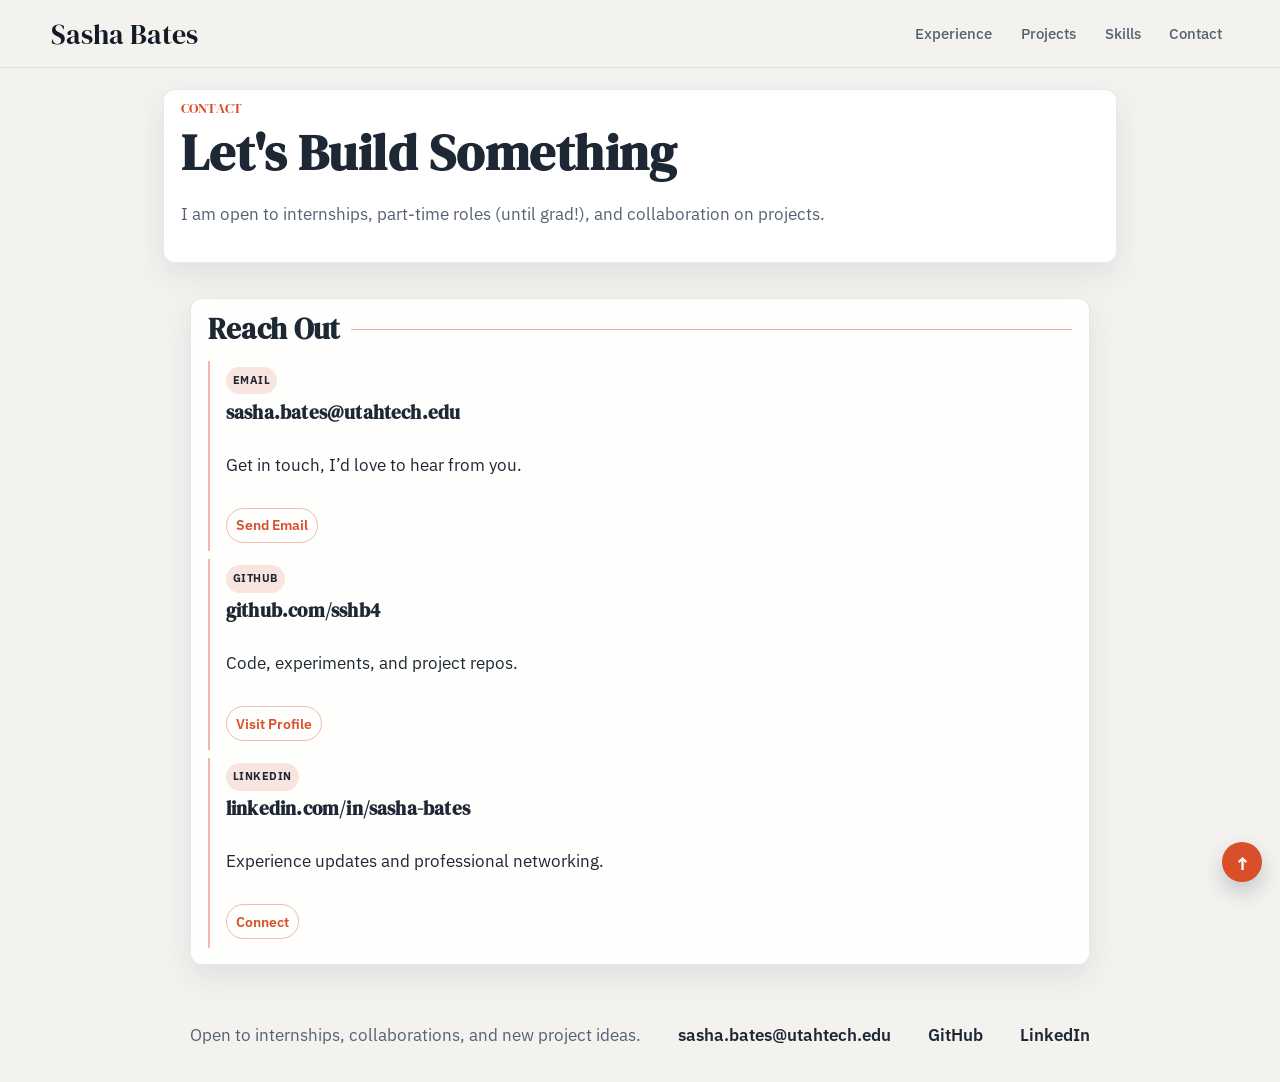
==== contact/index.html @ 4a09a62e "Add back-to-top button and clean route structure" ====
<!doctype html>
<html lang="en">
<head>
	<meta charset="UTF-8" />
	<meta name="viewport" content="width=device-width, initial-scale=1.0" />
	<title>Contact | Sasha Bates</title>
	<link rel="preconnect" href="https://fonts.googleapis.com" />
	<link rel="preconnect" href="https://fonts.gstatic.com" crossorigin />
	<link
		href="https://fonts.googleapis.com/css2?family=DM+Serif+Display:ital@0;1&family=IBM+Plex+Sans:wght@400;500;600;700&display=swap"
		rel="stylesheet"
	/>
	<link rel="stylesheet" href="/styles.css" />
</head>
<!-- Google tag (gtag.js) -->
<script async src="https://www.googletagmanager.com/gtag/js?id=G-SPYB3X56YT"></script>
<script>
  window.dataLayer = window.dataLayer || [];
  function gtag(){dataLayer.push(arguments);}
  gtag('js', new Date());

  gtag('config', 'G-SPYB3X56YT');
</script>
<body id="top">
	<div class="bg-layer" aria-hidden="true"></div>
	<header class="site-header">
		<a class="logo" href="/">Sasha Bates</a>
		<nav>
			<a href="/">Experience</a>
			<a href="/projects">Projects</a>
			<a href="/">Skills</a>
			<a href="/contact">Contact</a>
		</nav>
	</header>

	<main>
		<section class="hero panel">
			<p class="label">Contact</p>
			<h1>Let's Build Something</h1>
			<p class="lead">
				I am open to internships, part-time roles (until grad!), and collaboration on projects.
			</p>
		</section>

		<section class="panel">
			<h2>Reach Out</h2>
			<div class="projects-grid">
				<article class="project-card">
					<p class="tag">Email</p>
					<h3><a class="contact-title-link" href="mailto:sasha.bates@utahtech.edu">sasha.bates@utahtech.edu</a></h3>
					<p>Get in touch, I’d love to hear from you.</p>
					<div class="project-links">
						<a href="mailto:sasha.bates@utahtech.edu">Send Email</a>
					</div>
				</article>
				<article class="project-card">
					<p class="tag">GitHub</p>
					<h3><a class="contact-title-link" href="https://github.com/sshb4" target="_blank" rel="noreferrer">github.com/sshb4</a></h3>
					<p>Code, experiments, and project repos.</p>
					<div class="project-links">
						<a href="https://github.com/sshb4" target="_blank" rel="noreferrer">Visit Profile</a>
					</div>
				</article>
				<article class="project-card">
					<p class="tag">LinkedIn</p>
					<h3><a class="contact-title-link" href="https://www.linkedin.com/in/sasha-bates/" target="_blank" rel="noreferrer">linkedin.com/in/sasha-bates</a></h3>
					<p>Experience updates and professional networking.</p>
					<div class="project-links">
						<a href="https://www.linkedin.com/in/sasha-bates/" target="_blank" rel="noreferrer">Connect</a>
					</div>
				</article>
			</div>
		</section>
	</main>

	<a class="back-to-top" href="#top" aria-label="Back to top" title="Back to top">↑</a>

	<footer class="site-footer">
		<p>Open to internships, collaborations, and new project ideas.</p>
		<a href="mailto:sasha.bates@utahtech.edu">sasha.bates@utahtech.edu</a>
		<a href="https://github.com/sshb4" target="_blank" rel="noreferrer">GitHub</a>
		<a href="https://www.linkedin.com/in/sasha-bates/" target="_blank" rel="noreferrer">LinkedIn</a>
	</footer>
</body>	
</html>
---- styles.css ----
* {
	box-sizing: border-box;
}

html {
	scroll-behavior: smooth;
}

:root {
	--bg: #f3f2ef;
	--ink: #1e2734;
	--muted: #556274;
	--line: rgba(49, 72, 98, 0.2);
	--accent: #d94f2a;
	--accent-soft: rgba(217, 79, 42, 0.14);
	--accent-warm: #9b5b2e;
	--surface: rgba(255, 255, 255, 0.88);
	--surface-strong: rgba(255, 255, 255, 0.95);
	--radius: 16px;
	--ui-transition: 0.2s ease;
}

body {
	margin: 0;
	font-family: "IBM Plex Sans", "Segoe UI", sans-serif;
	background: var(--bg);
	color: var(--ink);
	line-height: 1.78;
	font-size: 1.04rem;
	overflow-x: hidden;
}

.bg-layer {
	position: fixed;
	inset: 0;
	z-index: -2;
	background: #f3f2ef;
}

.bg-layer::after {
	content: "";
	position: absolute;
	inset: 0;
	background: rgba(243, 242, 239, 0.75);
}

main,
.site-footer {
	width: min(900px, 92vw);
	margin-inline: auto;
}

.site-header {
	width: 100%;
	margin-inline: 0;
	display: flex;
	justify-content: space-between;
	align-items: center;
	padding: 1rem 4vw;
	position: sticky;
	top: 0;
	z-index: 8;
	backdrop-filter: blur(10px);
	background: rgba(243, 242, 239, 0.92);
	border-bottom: 1px solid rgba(31, 40, 51, 0.1);
}

.logo {
	font-family: "DM Serif Display", "Times New Roman", serif;
	font-weight: 400;
	font-size: clamp(1.4rem, 2.2vw, 1.75rem);
	letter-spacing: 0;
	line-height: 1;
	color: #131b26;
	text-decoration: none;
}

nav {
	display: flex;
	gap: 1rem;
	flex-wrap: wrap;
}

nav a {
	text-decoration: none;
	color: var(--muted);
	font-weight: 500;
	font-size: 0.95rem;
	padding: 0.25rem 0.4rem;
	border-radius: 999px;
	transition: background-color var(--ui-transition), color var(--ui-transition), border-color var(--ui-transition), text-decoration-color var(--ui-transition);
}

nav a:hover {
	background: rgba(217, 79, 42, 0.12);
	color: var(--ink);
}

main {
	display: grid;
	gap: 2.2rem;
	padding: 1.3rem 0 3rem;
}

section[id] {
	scroll-margin-top: 6.25rem;
}

.panel {
	padding: 0.8rem 1.05rem 1rem;
	border: 1px solid rgba(49, 72, 98, 0.12);
	border-radius: 12px;
	background: var(--surface);
	box-shadow: 0 12px 30px rgba(30, 45, 67, 0.09);
	animation: rise-in 550ms ease both;
}

.hero.panel {
	background: var(--surface-strong);
	width: calc(100% + 3.4rem);
	margin-left: -1.7rem;
	margin-right: -1.7rem;
}

.panel h2 {
	display: flex;
	align-items: center;
	gap: 0.7rem;
}

.panel h2::after {
	content: "";
	flex: 1;
	height: 1px;
	background: rgba(217, 79, 42, 0.45);
}

.hero {
	padding-top: 0.4rem;
}

.label {
	font-family: "DM Serif Display", "Times New Roman", serif;
	letter-spacing: 0.02em;
	font-size: 0.9rem;
	text-transform: uppercase;
	color: var(--accent);
	margin: 0;
}

.label .name-emphasis {
	color: #131b26;
	font-weight: 400;
}

.top-id {
	letter-spacing: 0.03em;
}

h1,
h2,
h3 {
	margin-top: 0;
	line-height: 1.2;
}

h1 {
	font-family: "DM Serif Display", "Times New Roman", serif;
	font-size: clamp(2rem, 5.4vw, 3.2rem);
	margin-bottom: 0.75rem;
	letter-spacing: 0.01em;
}

h2,
h3 {
	font-family: "DM Serif Display", "Times New Roman", serif;
	letter-spacing: 0.01em;
}

h2 {
	font-size: clamp(1.25rem, 2.6vw, 1.8rem);
	margin-bottom: 0.5rem;
}

h3 {
	margin-bottom: 0.2rem;
}

.lead,
.section-intro {
	color: var(--muted);
	max-width: 62ch;
}

.hero .lead {
	max-width: none;
}

.bio-line {
	display: block;
	white-space: nowrap;
}

.panel p {
	max-width: 68ch;
}

.quick-stats {
	list-style: none;
	padding: 0;
	margin: 1.15rem 0 0;
	display: grid;
	grid-template-columns: repeat(auto-fit, minmax(160px, 1fr));
	gap: 0.5rem;
}

.quick-stats li {
	padding: 0.55rem 0;
	display: grid;
	gap: 0.2rem;
	border-bottom: 1px dashed rgba(181, 201, 223, 0.2);
}

.quick-stats span {
	font-size: 0.78rem;
	font-weight: 600;
	text-transform: uppercase;
	letter-spacing: 0.08em;
	color: var(--accent);
}

.timeline {
	--line-left: 0.37rem;
	--line-width: 2px;
	--marker-size: 0.72rem;
	--timeline-pad: 1.7rem;
	position: relative;
	display: flex;
	flex-direction: column-reverse;
	gap: 1.2rem;
	margin-top: 1rem;
	padding: 0.4rem 0 0.6rem var(--timeline-pad);
}

.timeline::before {
	content: "";
	position: absolute;
	left: var(--line-left);
	top: 0;
	bottom: 0;
	width: var(--line-width);
	background: var(--accent);
}

.timeline::after {
	content: "";
	position: absolute;
	left: 0;
	top: -0.1rem;
	width: 0;
	height: 0;
	border-left: 0.45rem solid transparent;
	border-right: 0.45rem solid transparent;
	border-bottom: 0.68rem solid var(--accent);
}

.timeline article {
	position: relative;
	padding-left: 1.1rem;
	padding-top: 0.1rem;
	padding-bottom: 0.15rem;
}

.timeline article > p {
	margin-top: 0;
}

.timeline article::before {
	content: "";
	position: absolute;
	left: calc((var(--line-left) + (var(--line-width) / 2)) - var(--timeline-pad) - (var(--marker-size) / 2));
	top: 0.44rem;
	width: var(--marker-size);
	height: var(--marker-size);
	box-sizing: border-box;
	border-radius: 999px;
	background: var(--bg);
	border: 2px solid var(--accent);
}

.year {
	margin: 0 0 0.2rem;
	font-weight: 700;
	font-size: 0.88rem;
	color: var(--accent-warm);
	letter-spacing: 0.03em;
}

.meta {
	margin: 0;
	color: var(--muted);
	font-size: 0.92rem;
}

.role-stack {
	position: relative;
	margin-top: 0.55rem;
	padding: 0.2rem 0 0.15rem 1.1rem;
	display: grid;
	gap: 0.65rem;
}

.role-stack::before {
	content: "";
	position: absolute;
	left: 0.18rem;
	top: 0.28rem;
	bottom: 0.28rem;
	width: 1px;
	background: rgba(217, 79, 42, 0.45);
}

.role-item {
	position: relative;
	padding-left: 0.78rem;
}

.role-item p {
	margin-top: 0;
	margin-bottom: 0;
}

.role-item .meta {
	margin-bottom: 0.12rem;
	font-size: 0.97rem;
}

.role-item .meta strong {
	font-family: "DM Serif Display", "Times New Roman", serif;
	font-weight: 700;
	letter-spacing: 0.01em;
	color: var(--ink);
}

.role-year {
	font-size: 0.77rem;
	margin-bottom: 0.08rem;
}

.section-head {
	display: flex;
	justify-content: space-between;
	align-items: baseline;
	gap: 1rem;
	flex-wrap: wrap;
}

.text-link {
	color: var(--accent);
	text-decoration: none;
	font-weight: 600;
	transition: background-color var(--ui-transition), color var(--ui-transition), border-color var(--ui-transition), text-decoration-color var(--ui-transition);
}

.project-filter {
	display: flex;
	gap: 0.5rem;
	flex-wrap: wrap;
	margin-top: 0.7rem;
}

.filter-chip {
	border: 1px solid rgba(49, 72, 98, 0.24);
	background: rgba(255, 255, 255, 0.82);
	color: var(--ink);
	font: inherit;
	font-size: 0.8rem;
	font-weight: 600;
	letter-spacing: 0.03em;
	text-transform: uppercase;
	padding: 0.26rem 0.62rem;
	border-radius: 999px;
	cursor: pointer;
	transition: background-color var(--ui-transition), color var(--ui-transition), border-color var(--ui-transition), text-decoration-color var(--ui-transition);
}

.filter-chip:hover {
	border-color: rgba(217, 79, 42, 0.42);
	background: rgba(217, 79, 42, 0.09);
}

.filter-chip.is-active {
	background: var(--accent);
	border-color: var(--accent);
	color: #fff;
}

.projects-grid {
	display: grid;
	grid-template-columns: 1fr;
	gap: 0.5rem;
	margin-top: 0.9rem;
}

.project-card {
	background: transparent;
	border: 0;
	border-left: 2px solid rgba(217, 79, 42, 0.4);
	padding: 0.35rem 0 0.55rem 1rem;
	display: grid;
	gap: 0.42rem;
}

.project-card[hidden] {
	display: none;
}

#skills .project-card p {
	margin: 0.4rem 0;
}

.compact-copy {
	display: grid;
	gap: 0.12rem;
}

.compact-copy p {
	margin: 0;
}

.project-tags {
	display: flex;
	gap: 0.42rem;
	flex-wrap: wrap;
}

.tag {
	margin: 0;
	display: inline-block;
	font-size: 0.7rem;
	font-weight: 700;
	letter-spacing: 0.04em;
	text-transform: uppercase;
	background: var(--accent-soft);
	padding: 0.24rem 0.45rem;
	border-radius: 999px;
	width: fit-content;
}

.tag-type {
	background: rgba(34, 87, 122, 0.12);
	color: #1f4d69;
}

.project-links {
	display: flex;
	gap: 0.75rem;
	flex-wrap: wrap;
	margin-top: 0.25rem;
}

.project-links a {
	text-decoration: none;
	color: var(--accent);
	font-weight: 600;
	font-size: 0.9rem;
	border: 1px solid rgba(217, 79, 42, 0.38);
	border-radius: 999px;
	padding: 0.22rem 0.58rem;
	transition: background-color var(--ui-transition), color var(--ui-transition), border-color var(--ui-transition), text-decoration-color var(--ui-transition);
}

.project-links a:hover {
	background: rgba(217, 79, 42, 0.1);
}

.project-links a:hover,
.text-link:hover,
.site-footer a:hover {
	text-decoration: underline;
}

.contact-title-link {
	color: inherit;
	text-decoration: none;
	transition: background-color var(--ui-transition), color var(--ui-transition), border-color var(--ui-transition), text-decoration-color var(--ui-transition);
}

.contact-title-link:hover {
	text-decoration: underline;
}

.site-footer {
	display: flex;
	justify-content: space-between;
	align-items: center;
	gap: 1rem;
	padding: 0.5rem 0 2rem;
	flex-wrap: wrap;
	color: var(--muted);
}

.site-footer p {
	margin: 0;
}

.site-footer a {
	color: var(--ink);
	text-decoration: none;
	font-weight: 600;
	transition: background-color var(--ui-transition), color var(--ui-transition), border-color var(--ui-transition), text-decoration-color var(--ui-transition);
}

.back-to-top {
	position: fixed;
	right: 1.1rem;
	bottom: 1.1rem;
	z-index: 20;
	width: 2.5rem;
	height: 2.5rem;
	display: grid;
	place-items: center;
	border-radius: 999px;
	text-decoration: none;
	font-size: 1.2rem;
	font-weight: 700;
	line-height: 1;
	color: #ffffff;
	background: var(--accent);
	box-shadow: 0 10px 20px rgba(30, 45, 67, 0.22);
	transition: transform var(--ui-transition), background-color var(--ui-transition), box-shadow var(--ui-transition), color var(--ui-transition);
}

.back-to-top:hover {
	transform: translateY(-2px);
	background: #bf4423;
	box-shadow: 0 14px 24px rgba(30, 45, 67, 0.3);
}

.back-to-top:focus-visible {
	outline: 3px solid rgba(31, 40, 51, 0.35);
	outline-offset: 2px;
}

@keyframes rise-in {
	from {
		opacity: 0;
		transform: translateY(10px);
	}
	to {
		opacity: 1;
		transform: translateY(0);
	}
}

.panel:nth-child(2) {
	animation-delay: 80ms;
}

.panel:nth-child(3) {
	animation-delay: 160ms;
}

.panel:nth-child(4) {
	animation-delay: 240ms;
}

@media (max-width: 720px) {
	.site-header {
		position: static;
		padding-top: 1rem;
	}

	nav {
		gap: 0.45rem;
	}

	nav a {
		background: rgba(31, 40, 51, 0.06);
	}

	.site-footer {
		padding-bottom: 1.3rem;
	}

	.back-to-top {
		right: 0.8rem;
		bottom: 0.8rem;
	}

	.hero.panel {
		width: 100%;
		margin-left: 0;
		margin-right: 0;
	}

	.bio-line {
		white-space: normal;
	}

	.timeline {
		--timeline-pad: 1.5rem;
		padding-left: var(--timeline-pad);
	}
}

@media (prefers-reduced-motion: reduce) {
	html {
		scroll-behavior: auto;
	}
}
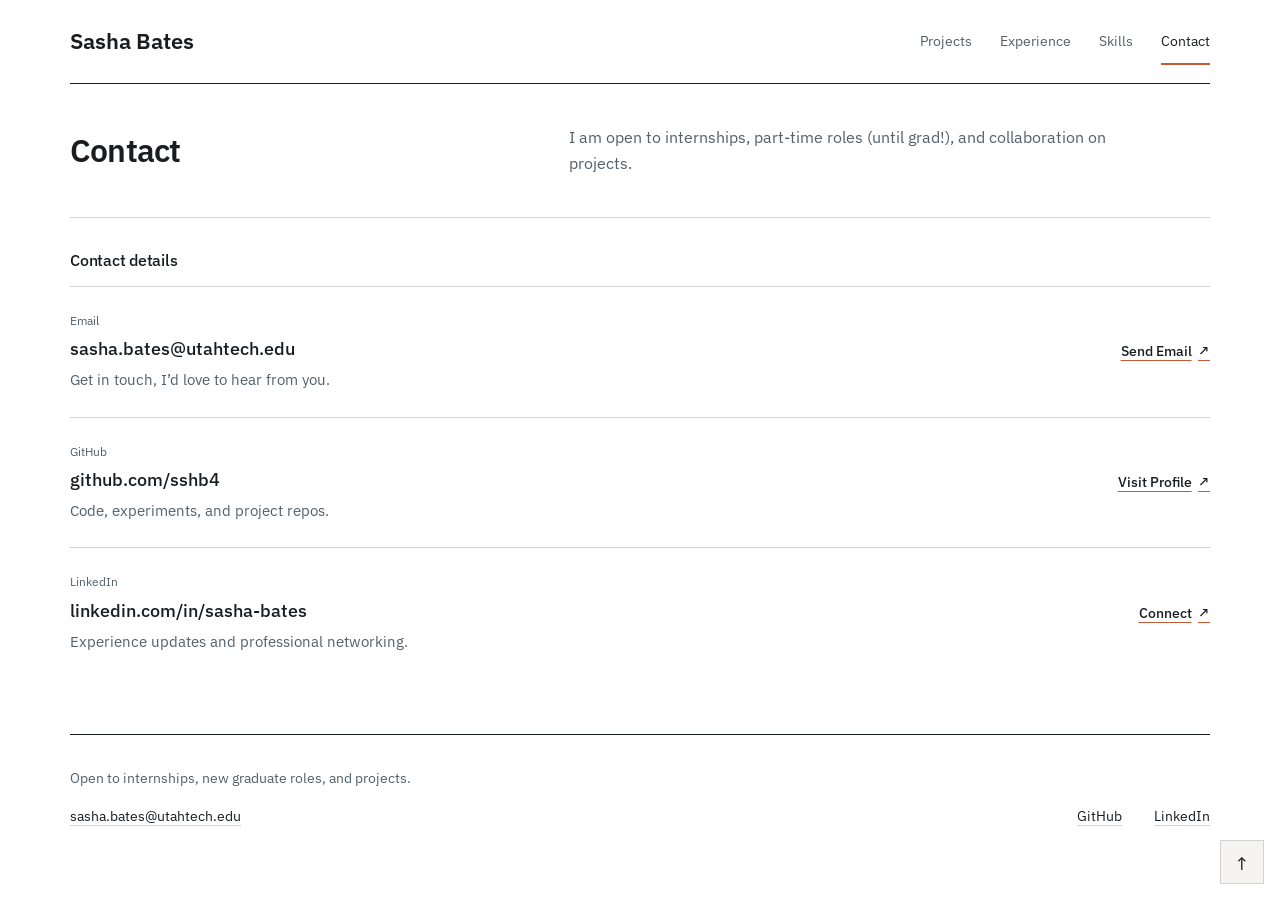
==== commit f9e344b8: "style changes" ====
--- a/contact/index.html
+++ b/contact/index.html
@@ -7,10 +7,10 @@
 	<link rel="preconnect" href="https://fonts.googleapis.com" />
 	<link rel="preconnect" href="https://fonts.gstatic.com" crossorigin />
 	<link
-		href="https://fonts.googleapis.com/css2?family=DM+Serif+Display:ital@0;1&family=IBM+Plex+Sans:wght@400;500;600;700&display=swap"
+		href="https://fonts.googleapis.com/css2?family=IBM+Plex+Sans:wght@400;500;600;700&display=swap"
 		rel="stylesheet"
 	/>
-	<link rel="stylesheet" href="/styles.css" />
+	<link rel="stylesheet" href="/styles.css?v=5" />
 </head>
 <!-- Google tag (gtag.js) -->
 <script async src="https://www.googletagmanager.com/gtag/js?id=G-SPYB3X56YT"></script>
@@ -21,29 +21,29 @@
 
   gtag('config', 'G-SPYB3X56YT');
 </script>
-<body id="top">
-	<div class="bg-layer" aria-hidden="true"></div>
+<body id="top" class="page-contact">
+	<a class="skip-link" href="#main">Skip to content</a>
 	<header class="site-header">
 		<a class="logo" href="/">Sasha Bates</a>
-		<nav>
-			<a href="/">Experience</a>
+		<nav aria-label="Main navigation">
 			<a href="/projects">Projects</a>
-			<a href="/">Skills</a>
-			<a href="/contact">Contact</a>
+			<a href="/?scroll=timeline">Experience</a>
+			<a href="/?scroll=skills">Skills</a>
+			<a href="/contact" aria-current="page">Contact</a>
 		</nav>
 	</header>
 
-	<main>
+	<main id="main">
 		<section class="hero panel">
-			<p class="label">Contact</p>
-			<h1>Let's Build Something</h1>
+
+			<h1>Contact</h1>
 			<p class="lead">
 				I am open to internships, part-time roles (until grad!), and collaboration on projects.
 			</p>
 		</section>
 
-		<section class="panel">
-			<h2>Reach Out</h2>
+		<section class="panel contact-section">
+			<h2>Contact details</h2>
 			<div class="projects-grid">
 				<article class="project-card">
 					<p class="tag">Email</p>
@@ -73,13 +73,14 @@
 		</section>
 	</main>
 
-	<a class="back-to-top" href="#top" aria-label="Back to top" title="Back to top">↑</a>
+	<button class="back-to-top" type="button" aria-label="Back to top" title="Back to top">↑</button>
 
 	<footer class="site-footer">
-		<p>Open to internships, collaborations, and new project ideas.</p>
+				<p class="footer-note">Open to internships, new graduate roles, and projects.</p>
 		<a href="mailto:sasha.bates@utahtech.edu">sasha.bates@utahtech.edu</a>
 		<a href="https://github.com/sshb4" target="_blank" rel="noreferrer">GitHub</a>
 		<a href="https://www.linkedin.com/in/sasha-bates/" target="_blank" rel="noreferrer">LinkedIn</a>
 	</footer>
-</body>	
+	<script src="/site.js" defer></script>
+</body>
 </html>
--- a/styles.css
+++ b/styles.css
@@ -1,611 +1,179 @@
-* {
-	box-sizing: border-box;
+:root {
+  --paper: #f5f4f0;
+  --white: #fff;
+  --ink: #171d21;
+  --muted: #53606a;
+  --steel: #bfc9d9;
+  --accent: #c65a35;
+  --accent-ink: #a84324;
+  --line: #d0d3d3;
+  --sans: "IBM Plex Sans", "Segoe UI", sans-serif;
 }
-
-html {
-	scroll-behavior: smooth;
+* { box-sizing: border-box; }
+html { scroll-behavior: smooth; scroll-padding-top: 6rem; }
+body { margin: 0; color: var(--ink); background: var(--paper); font: 1rem/1.65 var(--sans); }
+.page-projects, .page-contact { background: var(--white); }
+::selection { color: var(--ink); background: var(--steel); }
+[hidden] { display: none !important; }
+a { color: inherit; text-underline-offset: .25em; text-decoration-thickness: 1px; }
+button, a { -webkit-tap-highlight-color: transparent; }
+:focus-visible { outline: 2px solid var(--accent-ink); outline-offset: 5px; }
+p { margin: 0 0 1rem; }
+h1, h2, h3 { margin: 0; line-height: 1.2; }
+h1, h2 { font-family: var(--sans); font-weight: 600; }
+h1 { font-size: 2rem; letter-spacing: -.025em; }
+h2 { font-size: 1.35rem; letter-spacing: -.015em; }
+h3 { font-size: 1.2rem; font-weight: 500; }
+main, .site-footer, .site-header { width: min(1140px, calc(100% - 80px)); margin-inline: auto; }
+.site-header { display: flex; justify-content: space-between; align-items: center; gap: 2rem; min-height: 84px; border-bottom: 1px solid var(--ink); }
+.logo { font: 600 1.4rem/1 var(--sans); text-decoration: none; white-space: nowrap; }
+nav { display: flex; gap: 1.75rem; align-items: center; }
+nav a { padding-block: .65rem; color: var(--muted); font-size: .9rem; text-decoration: none; border-bottom: 2px solid transparent; transition: color 160ms ease, border-color 160ms ease; }
+nav a:hover, nav a[aria-current] { color: var(--ink); border-bottom-color: var(--accent); }
+.skip-link { position: fixed; top: -100px; left: 1rem; z-index: 30; padding: .75rem 1rem; background: var(--ink); color: white; }
+.skip-link:focus { top: 1rem; }
+.visually-hidden { position: absolute; width: 1px; height: 1px; padding: 0; margin: -1px; overflow: hidden; clip-path: inset(50%); white-space: nowrap; }
+.panel { padding-block: 3.5rem; }
+.hero { padding-block: 3rem; border-bottom: 1px solid var(--line); }
+.page-home .hero { display: grid; grid-template-columns: 1.1fr 1fr; grid-template-rows: auto 1fr auto; gap: 1rem 4rem; align-items: start; }
+.page-home .hero > h1 { grid-column: 1; grid-row: 1; }
+.page-home .hero > .lead { grid-column: 2; grid-row: 1 / 3; }
+.label { font-size: .83rem; color: var(--accent-ink); }
+.lead { font-size: 1rem; color: var(--muted); margin: 0; max-width: 55ch; }
+.bio-line { display: block; margin-bottom: .65rem; }
+.hero-actions { grid-column: 1; grid-row: 2; display: flex; align-items: center; gap: 1.5rem; flex-wrap: wrap; }
+.primary-link { display: inline-flex; align-items: center; gap: 1.75rem; padding: .65rem 1rem; background: var(--ink); color: var(--white); font-size: .9rem; text-decoration: none; }
+.primary-link span, .all-work-link span { display: inline-block; transition: transform 160ms ease; }
+.primary-link:hover span, .all-work-link:hover span { transform: translate(3px, -3px); }
+.text-link { font-size: .9rem; text-decoration-color: var(--accent); }
+.text-link:hover { color: var(--accent-ink); }
+.location { grid-column: 2; grid-row: 3; align-self: center; font-size: .8rem; color: var(--muted); margin: 0; }
+.section-head { display: flex; align-items: baseline; justify-content: space-between; gap: 1rem; margin-bottom: 1.5rem; }
+.selected-work { padding-top: 2rem; }
+/* Each project has two actual content groups: identity and description/actions.
+   Keeping those groups intact avoids fragmented metadata and narrow text columns. */
+.project-list, .project-index { display: block; }
+.project-list > .project-card, .project-index > .project-card { display: grid; grid-template-columns: minmax(0, .9fr) minmax(0, 1.3fr); gap: 3.5rem; padding: 1.65rem 0; border-top: 1px solid var(--line); scroll-margin-top: 2rem; }
+.project-heading, .project-body { min-width: 0; }
+.project-heading h3 { font: 500 1.4rem/1.3 var(--sans); letter-spacing: -.02em; margin: .3rem 0 .6rem; }
+.project-tags { display: flex; gap: .3rem .8rem; flex-wrap: wrap; }
+.tag { color: var(--muted); font-size: .76rem; margin: 0; }
+.tag-type { color: var(--accent-ink); }
+.meta, .year { color: var(--muted); font-size: .82rem; margin: 0; }
+.project-body { font-size: .98rem; }
+.project-body p { margin: 0 0 .5rem; }
+.compact-copy p:last-child { margin-bottom: 0; }
+.project-links { display: flex; gap: 1.25rem; flex-wrap: wrap; margin-top: .85rem; }
+.project-links a { display: inline-flex; align-items: center; min-height: 30px; color: var(--ink); font-size: .88rem; font-weight: 500; text-decoration-color: var(--accent); }
+.project-links a::after { content: "↗"; margin-left: .4rem; transition: transform 160ms ease; }
+.project-links a:hover { color: var(--accent-ink); }
+.project-links a:hover::after { transform: translate(2px, -2px); }
+.all-work-link { display: flex; align-items: center; justify-content: space-between; margin-top: .5rem; padding-block: 1rem; border-block: 1px solid var(--ink); text-decoration: none; font-size: .95rem; font-weight: 500; }
+.all-work-link:hover { color: var(--accent-ink); }
+.page-projects .hero, .page-contact .hero { display: grid; grid-template-columns: .9fr 1.3fr; gap: 3.5rem; align-items: center; padding-block: 2.5rem; }
+.page-projects #projects { padding-top: 1rem; }
+.page-projects #projects > .section-head { margin-bottom: .5rem; justify-content: end; }
+.project-filter { display: flex; gap: .5rem 1.75rem; flex-wrap: wrap; border-bottom: 1px solid var(--line); }
+.filter-chip { font: 500 .9rem var(--sans); color: var(--muted); border: 0; border-bottom: 2px solid transparent; background: transparent; padding: .8rem .15rem; min-height: 44px; cursor: pointer; transition: color 160ms ease, border-color 160ms ease; }
+.filter-chip:hover, .filter-chip.is-active { color: var(--ink); border-bottom-color: var(--accent); }
+.filter-status { color: var(--muted); font-size: .76rem; margin: .75rem 0; }
+.project-index .project-card:first-child { border-top: 0; }
+.project-index .project-card:target { background: var(--white); outline: 1px solid var(--steel); outline-offset: 10px; }
+/* Résumé content follows the work, with section headings above readable rows. */
+.experience-section { border-top: 1px solid var(--ink); }
+.experience-section > h2, .info-section > h2, .skills-section > h2 { margin-bottom: 2rem; }
+.timeline { display: flex; flex-direction: column; }
+.timeline article { display: grid; grid-template-columns: minmax(0, .9fr) minmax(0, 1.3fr); gap: 3.5rem; border-top: 1px solid var(--line); padding-block: 2rem; }
+.timeline article:first-child { border-top: 0; padding-top: 0; }
+.timeline article:last-child { padding-bottom: 0; }
+.employer { display: flex; flex-direction: column; align-items: start; gap: .45rem; }
+.employer h3 { order: -1; font-size: 1.35rem; }
+.employer > .meta { font-size: .78rem; }
+.role-stack { display: grid; gap: 1.5rem; }
+.role-item > .meta { font-size: 1rem; color: var(--ink); margin-bottom: .3rem; }
+.role-item > .meta strong { font-weight: 500; }
+.role-item > .year { margin-bottom: .25rem; }
+.role-item > p:last-child, .experience-description p { color: var(--muted); margin: .5rem 0 0; font-size: .95rem; }
+.projects-grid { display: grid; gap: 1.5rem; }
+.project-card { min-width: 0; }
+.info-section { border-top: 1px solid var(--line); padding-block: 2.5rem; }
+.education .projects-grid { grid-template-columns: 1fr 1fr; gap: 3.5rem; }
+.info-section h3 { margin-bottom: .4rem; font-size: 1.1rem; }
+.education .project-card > p:last-child { color: var(--muted); font-size: .92rem; margin: .75rem 0 0; }
+.credentials .projects-grid { grid-template-columns: repeat(3, minmax(0, 1fr)); gap: 2rem; }
+.credentials h3, .awards h3 { font-size: .98rem; font-weight: 500; }
+.awards .projects-grid { grid-template-columns: 1fr 1fr; gap: 3.5rem; }
+.skills-section { border-top: 1px solid var(--line); }
+.skills-section .projects-grid { grid-template-columns: 1fr 10rem; gap: 3rem; }
+.skills-section .project-card > h3 { font-size: .85rem; color: var(--muted); margin-bottom: 1rem; }
+.skills-section .project-card:first-child { display: grid; grid-template-columns: 1fr 1fr; gap: 1rem 3rem; }
+.skills-section .project-card:first-child > h3 { grid-column: 1 / -1; margin: 0; }
+.skills-section .project-card:first-child > p { color: var(--muted); font-size: .9rem; margin: 0; }
+.skill-label { display: block; color: var(--ink); font-weight: 500; margin-bottom: .3rem; }
+#competitions, #conferences { border-top: 1px solid var(--line); padding-block: 2.5rem; }
+#competitions .projects-grid, #conferences .projects-grid { grid-template-columns: 1fr 1fr; gap: 2rem 3.5rem; }
+#competitions h3, #conferences h3 { font-size: 1.1rem; margin-bottom: .4rem; }
+#competitions .project-card > p:last-child, #conferences .project-card > p:last-child, #conferences .compact-copy { color: var(--muted); font-size: .92rem; margin: .5rem 0 0; }
+.contact-section { padding-top: 2rem; }
+.contact-section > h2 { font: 500 1rem var(--sans); margin-bottom: 1rem; }
+.contact-section .projects-grid { gap: 0; }
+.contact-section .project-card { display: grid; grid-template-columns: minmax(0, 1fr) auto; gap: .4rem 2rem; padding-block: 1.5rem; border-top: 1px solid var(--line); }
+.contact-section .tag { grid-column: 1; }
+.contact-section h3 { grid-column: 1; font: 500 1.1rem/1.4 var(--sans); overflow-wrap: anywhere; }
+.contact-title-link { text-decoration: none; }
+.contact-title-link:hover { text-decoration: underline; }
+.contact-section .project-card > p:not(.tag) { grid-column: 1; color: var(--muted); margin: 0; font-size: .92rem; }
+.contact-section .project-links { grid-column: 2; grid-row: 1 / 4; align-self: center; margin: 0; }
+.site-footer { display: flex; flex-wrap: wrap; align-items: baseline; gap: 1rem 2rem; padding-block: 2rem 3rem; border-top: 1px solid var(--ink); }
+.site-footer .footer-note { width: 100%; color: var(--muted); font-size: .85rem; margin: 0; }
+.site-footer > a { font-size: .88rem; text-decoration-color: var(--line); }
+.site-footer > a:first-of-type { margin-right: auto; }
+.back-to-top { position: fixed; bottom: 1rem; right: 1rem; width: 44px; height: 44px; background: var(--paper); border: 1px solid var(--line); color: var(--ink); font: 1.2rem var(--sans); cursor: pointer; }
+.back-to-top:hover { background: var(--steel); }
+@media (hover: hover) {
+  .project-list > .project-card, .project-index > .project-card { transition: border-color 160ms ease; }
+  .project-list > .project-card:hover, .project-index > .project-card:hover { border-color: var(--accent); }
 }
-
-:root {
-	--bg: #f3f2ef;
-	--ink: #1e2734;
-	--muted: #556274;
-	--line: rgba(49, 72, 98, 0.2);
-	--accent: #d94f2a;
-	--accent-soft: rgba(217, 79, 42, 0.14);
-	--accent-warm: #9b5b2e;
-	--surface: rgba(255, 255, 255, 0.88);
-	--surface-strong: rgba(255, 255, 255, 0.95);
-	--radius: 16px;
-	--ui-transition: 0.2s ease;
+@media (max-width: 960px) {
+  main, .site-header, .site-footer { width: calc(100% - 48px); }
+  .page-home .hero { column-gap: 2rem; }
+  .project-list > .project-card, .project-index > .project-card, .timeline article, .page-projects .hero, .page-contact .hero { column-gap: 2rem; }
+  .skills-section .projects-grid { grid-template-columns: 1fr; gap: 2rem; }
+  .skills-section .project-card:first-child { gap: 1.25rem 2rem; }
+  .credentials .projects-grid { grid-template-columns: 1fr; gap: 1.25rem; }
 }
-
-body {
-	margin: 0;
-	font-family: "IBM Plex Sans", "Segoe UI", sans-serif;
-	background: var(--bg);
-	color: var(--ink);
-	line-height: 1.78;
-	font-size: 1.04rem;
-	overflow-x: hidden;
+@media (max-width: 640px) {
+  main, .site-header, .site-footer { width: calc(100% - 40px); }
+  .site-header { padding-block: 1rem; flex-direction: column; align-items: start; gap: .65rem; }
+  .logo { font-size: 1.4rem; }
+  nav { width: 100%; justify-content: space-between; gap: .5rem; }
+  nav a { font-size: .85rem; padding-block: .4rem; }
+  .hero, .page-projects .hero, .page-contact .hero { padding-block: 1.75rem; }
+  .panel { padding-block: 2rem; }
+  .page-home .hero, .page-projects .hero, .page-contact .hero { display: flex; flex-direction: column; align-items: start; gap: 1rem; }
+  h1 { font-size: 1.8rem; }
+  .page-home .hero > .lead { margin-top: .25rem; }
+  .hero-actions { gap: 1.25rem; }
+  .location { align-self: start; }
+  .selected-work { padding-top: 1.5rem; }
+  .section-head { align-items: start; flex-direction: column; gap: .5rem; margin-bottom: 1rem; }
+  .project-list > .project-card, .project-index > .project-card { grid-template-columns: 1fr; gap: .85rem; padding-block: 1.4rem; }
+  .project-heading h3 { font-size: 1.35rem; margin-bottom: .4rem; }
+  .project-body { font-size: .95rem; }
+  .page-projects #projects > .section-head { align-items: end; }
+  .project-filter { gap: 1.3rem; }
+  .filter-chip { font-size: .86rem; }
+  .timeline article { grid-template-columns: 1fr; gap: 1.25rem; }
+  .experience-section > h2, .info-section > h2, .skills-section > h2 { margin-bottom: 1.5rem; }
+  .education .projects-grid, .awards .projects-grid, .skills-section .project-card:first-child, #competitions .projects-grid, #conferences .projects-grid { grid-template-columns: 1fr; gap: 1.5rem; }
+  .contact-section .project-card { display: flex; flex-direction: column; gap: .5rem; }
+  .contact-section .project-links { align-self: start; margin-top: .25rem; }
+  .contact-section h3 { font-size: 1.05rem; }
+  .site-footer { padding-bottom: 4rem; }
+  .site-footer .footer-note { width: 100%; text-align: left; margin: 0; }
+  .site-footer > a:first-of-type { width: 100%; }
 }
-
-.bg-layer {
-	position: fixed;
-	inset: 0;
-	z-index: -2;
-	background: #f3f2ef;
+@media (prefers-reduced-motion: reduce) {
+  html { scroll-behavior: auto; }
+  *, *::before, *::after { animation: none !important; transition: none !important; }
 }
-
-.bg-layer::after {
-	content: "";
-	position: absolute;
-	inset: 0;
-	background: rgba(243, 242, 239, 0.75);
-}
-
-main,
-.site-footer {
-	width: min(900px, 92vw);
-	margin-inline: auto;
-}
-
-.site-header {
-	width: 100%;
-	margin-inline: 0;
-	display: flex;
-	justify-content: space-between;
-	align-items: center;
-	padding: 1rem 4vw;
-	position: sticky;
-	top: 0;
-	z-index: 8;
-	backdrop-filter: blur(10px);
-	background: rgba(243, 242, 239, 0.92);
-	border-bottom: 1px solid rgba(31, 40, 51, 0.1);
-}
-
-.logo {
-	font-family: "DM Serif Display", "Times New Roman", serif;
-	font-weight: 400;
-	font-size: clamp(1.4rem, 2.2vw, 1.75rem);
-	letter-spacing: 0;
-	line-height: 1;
-	color: #131b26;
-	text-decoration: none;
-}
-
-nav {
-	display: flex;
-	gap: 1rem;
-	flex-wrap: wrap;
-}
-
-nav a {
-	text-decoration: none;
-	color: var(--muted);
-	font-weight: 500;
-	font-size: 0.95rem;
-	padding: 0.25rem 0.4rem;
-	border-radius: 999px;
-	transition: background-color var(--ui-transition), color var(--ui-transition), border-color var(--ui-transition), text-decoration-color var(--ui-transition);
-}
-
-nav a:hover {
-	background: rgba(217, 79, 42, 0.12);
-	color: var(--ink);
-}
-
-main {
-	display: grid;
-	gap: 2.2rem;
-	padding: 1.3rem 0 3rem;
-}
-
-section[id] {
-	scroll-margin-top: 6.25rem;
-}
-
-.panel {
-	padding: 0.8rem 1.05rem 1rem;
-	border: 1px solid rgba(49, 72, 98, 0.12);
-	border-radius: 12px;
-	background: var(--surface);
-	box-shadow: 0 12px 30px rgba(30, 45, 67, 0.09);
-	animation: rise-in 550ms ease both;
-}
-
-.hero.panel {
-	background: var(--surface-strong);
-	width: calc(100% + 3.4rem);
-	margin-left: -1.7rem;
-	margin-right: -1.7rem;
-}
-
-.panel h2 {
-	display: flex;
-	align-items: center;
-	gap: 0.7rem;
-}
-
-.panel h2::after {
-	content: "";
-	flex: 1;
-	height: 1px;
-	background: rgba(217, 79, 42, 0.45);
-}
-
-.hero {
-	padding-top: 0.4rem;
-}
-
-.label {
-	font-family: "DM Serif Display", "Times New Roman", serif;
-	letter-spacing: 0.02em;
-	font-size: 0.9rem;
-	text-transform: uppercase;
-	color: var(--accent);
-	margin: 0;
-}
-
-.label .name-emphasis {
-	color: #131b26;
-	font-weight: 400;
-}
-
-.top-id {
-	letter-spacing: 0.03em;
-}
-
-h1,
-h2,
-h3 {
-	margin-top: 0;
-	line-height: 1.2;
-}
-
-h1 {
-	font-family: "DM Serif Display", "Times New Roman", serif;
-	font-size: clamp(2rem, 5.4vw, 3.2rem);
-	margin-bottom: 0.75rem;
-	letter-spacing: 0.01em;
-}
-
-h2,
-h3 {
-	font-family: "DM Serif Display", "Times New Roman", serif;
-	letter-spacing: 0.01em;
-}
-
-h2 {
-	font-size: clamp(1.25rem, 2.6vw, 1.8rem);
-	margin-bottom: 0.5rem;
-}
-
-h3 {
-	margin-bottom: 0.2rem;
-}
-
-.lead,
-.section-intro {
-	color: var(--muted);
-	max-width: 62ch;
-}
-
-.hero .lead {
-	max-width: none;
-}
-
-.bio-line {
-	display: block;
-	white-space: nowrap;
-}
-
-.panel p {
-	max-width: 68ch;
-}
-
-.quick-stats {
-	list-style: none;
-	padding: 0;
-	margin: 1.15rem 0 0;
-	display: grid;
-	grid-template-columns: repeat(auto-fit, minmax(160px, 1fr));
-	gap: 0.5rem;
-}
-
-.quick-stats li {
-	padding: 0.55rem 0;
-	display: grid;
-	gap: 0.2rem;
-	border-bottom: 1px dashed rgba(181, 201, 223, 0.2);
-}
-
-.quick-stats span {
-	font-size: 0.78rem;
-	font-weight: 600;
-	text-transform: uppercase;
-	letter-spacing: 0.08em;
-	color: var(--accent);
-}
-
-.timeline {
-	--line-left: 0.37rem;
-	--line-width: 2px;
-	--marker-size: 0.72rem;
-	--timeline-pad: 1.7rem;
-	position: relative;
-	display: flex;
-	flex-direction: column-reverse;
-	gap: 1.2rem;
-	margin-top: 1rem;
-	padding: 0.4rem 0 0.6rem var(--timeline-pad);
-}
-
-.timeline::before {
-	content: "";
-	position: absolute;
-	left: var(--line-left);
-	top: 0;
-	bottom: 0;
-	width: var(--line-width);
-	background: var(--accent);
-}
-
-.timeline::after {
-	content: "";
-	position: absolute;
-	left: 0;
-	top: -0.1rem;
-	width: 0;
-	height: 0;
-	border-left: 0.45rem solid transparent;
-	border-right: 0.45rem solid transparent;
-	border-bottom: 0.68rem solid var(--accent);
-}
-
-.timeline article {
-	position: relative;
-	padding-left: 1.1rem;
-	padding-top: 0.1rem;
-	padding-bottom: 0.15rem;
-}
-
-.timeline article > p {
-	margin-top: 0;
-}
-
-.timeline article::before {
-	content: "";
-	position: absolute;
-	left: calc((var(--line-left) + (var(--line-width) / 2)) - var(--timeline-pad) - (var(--marker-size) / 2));
-	top: 0.44rem;
-	width: var(--marker-size);
-	height: var(--marker-size);
-	box-sizing: border-box;
-	border-radius: 999px;
-	background: var(--bg);
-	border: 2px solid var(--accent);
-}
-
-.year {
-	margin: 0 0 0.2rem;
-	font-weight: 700;
-	font-size: 0.88rem;
-	color: var(--accent-warm);
-	letter-spacing: 0.03em;
-}
-
-.meta {
-	margin: 0;
-	color: var(--muted);
-	font-size: 0.92rem;
-}
-
-.role-stack {
-	position: relative;
-	margin-top: 0.55rem;
-	padding: 0.2rem 0 0.15rem 1.1rem;
-	display: grid;
-	gap: 0.65rem;
-}
-
-.role-stack::before {
-	content: "";
-	position: absolute;
-	left: 0.18rem;
-	top: 0.28rem;
-	bottom: 0.28rem;
-	width: 1px;
-	background: rgba(217, 79, 42, 0.45);
-}
-
-.role-item {
-	position: relative;
-	padding-left: 0.78rem;
-}
-
-.role-item p {
-	margin-top: 0;
-	margin-bottom: 0;
-}
-
-.role-item .meta {
-	margin-bottom: 0.12rem;
-	font-size: 0.97rem;
-}
-
-.role-item .meta strong {
-	font-family: "DM Serif Display", "Times New Roman", serif;
-	font-weight: 700;
-	letter-spacing: 0.01em;
-	color: var(--ink);
-}
-
-.role-year {
-	font-size: 0.77rem;
-	margin-bottom: 0.08rem;
-}
-
-.section-head {
-	display: flex;
-	justify-content: space-between;
-	align-items: baseline;
-	gap: 1rem;
-	flex-wrap: wrap;
-}
-
-.text-link {
-	color: var(--accent);
-	text-decoration: none;
-	font-weight: 600;
-	transition: background-color var(--ui-transition), color var(--ui-transition), border-color var(--ui-transition), text-decoration-color var(--ui-transition);
-}
-
-.project-filter {
-	display: flex;
-	gap: 0.5rem;
-	flex-wrap: wrap;
-	margin-top: 0.7rem;
-}
-
-.filter-chip {
-	border: 1px solid rgba(49, 72, 98, 0.24);
-	background: rgba(255, 255, 255, 0.82);
-	color: var(--ink);
-	font: inherit;
-	font-size: 0.8rem;
-	font-weight: 600;
-	letter-spacing: 0.03em;
-	text-transform: uppercase;
-	padding: 0.26rem 0.62rem;
-	border-radius: 999px;
-	cursor: pointer;
-	transition: background-color var(--ui-transition), color var(--ui-transition), border-color var(--ui-transition), text-decoration-color var(--ui-transition);
-}
-
-.filter-chip:hover {
-	border-color: rgba(217, 79, 42, 0.42);
-	background: rgba(217, 79, 42, 0.09);
-}
-
-.filter-chip.is-active {
-	background: var(--accent);
-	border-color: var(--accent);
-	color: #fff;
-}
-
-.projects-grid {
-	display: grid;
-	grid-template-columns: 1fr;
-	gap: 0.5rem;
-	margin-top: 0.9rem;
-}
-
-.project-card {
-	background: transparent;
-	border: 0;
-	border-left: 2px solid rgba(217, 79, 42, 0.4);
-	padding: 0.35rem 0 0.55rem 1rem;
-	display: grid;
-	gap: 0.42rem;
-}
-
-.project-card[hidden] {
-	display: none;
-}
-
-#skills .project-card p {
-	margin: 0.4rem 0;
-}
-
-.compact-copy {
-	display: grid;
-	gap: 0.12rem;
-}
-
-.compact-copy p {
-	margin: 0;
-}
-
-.project-tags {
-	display: flex;
-	gap: 0.42rem;
-	flex-wrap: wrap;
-}
-
-.tag {
-	margin: 0;
-	display: inline-block;
-	font-size: 0.7rem;
-	font-weight: 700;
-	letter-spacing: 0.04em;
-	text-transform: uppercase;
-	background: var(--accent-soft);
-	padding: 0.24rem 0.45rem;
-	border-radius: 999px;
-	width: fit-content;
-}
-
-.tag-type {
-	background: rgba(34, 87, 122, 0.12);
-	color: #1f4d69;
-}
-
-.project-links {
-	display: flex;
-	gap: 0.75rem;
-	flex-wrap: wrap;
-	margin-top: 0.25rem;
-}
-
-.project-links a {
-	text-decoration: none;
-	color: var(--accent);
-	font-weight: 600;
-	font-size: 0.9rem;
-	border: 1px solid rgba(217, 79, 42, 0.38);
-	border-radius: 999px;
-	padding: 0.22rem 0.58rem;
-	transition: background-color var(--ui-transition), color var(--ui-transition), border-color var(--ui-transition), text-decoration-color var(--ui-transition);
-}
-
-.project-links a:hover {
-	background: rgba(217, 79, 42, 0.1);
-}
-
-.project-links a:hover,
-.text-link:hover,
-.site-footer a:hover {
-	text-decoration: underline;
-}
-
-.contact-title-link {
-	color: inherit;
-	text-decoration: none;
-	transition: background-color var(--ui-transition), color var(--ui-transition), border-color var(--ui-transition), text-decoration-color var(--ui-transition);
-}
-
-.contact-title-link:hover {
-	text-decoration: underline;
-}
-
-.site-footer {
-	display: flex;
-	justify-content: space-between;
-	align-items: center;
-	gap: 1rem;
-	padding: 0.5rem 0 2rem;
-	flex-wrap: wrap;
-	color: var(--muted);
-}
-
-.site-footer p {
-	margin: 0;
-}
-
-.site-footer a {
-	color: var(--ink);
-	text-decoration: none;
-	font-weight: 600;
-	transition: background-color var(--ui-transition), color var(--ui-transition), border-color var(--ui-transition), text-decoration-color var(--ui-transition);
-}
-
-.back-to-top {
-	position: fixed;
-	right: 1.1rem;
-	bottom: 1.1rem;
-	z-index: 20;
-	width: 2.5rem;
-	height: 2.5rem;
-	display: grid;
-	place-items: center;
-	border-radius: 999px;
-	text-decoration: none;
-	font-size: 1.2rem;
-	font-weight: 700;
-	line-height: 1;
-	color: #ffffff;
-	background: var(--accent);
-	box-shadow: 0 10px 20px rgba(30, 45, 67, 0.22);
-	transition: transform var(--ui-transition), background-color var(--ui-transition), box-shadow var(--ui-transition), color var(--ui-transition);
-}
-
-.back-to-top:hover {
-	transform: translateY(-2px);
-	background: #bf4423;
-	box-shadow: 0 14px 24px rgba(30, 45, 67, 0.3);
-}
-
-.back-to-top:focus-visible {
-	outline: 3px solid rgba(31, 40, 51, 0.35);
-	outline-offset: 2px;
-}
-
-@keyframes rise-in {
-	from {
-		opacity: 0;
-		transform: translateY(10px);
-	}
-	to {
-		opacity: 1;
-		transform: translateY(0);
-	}
-}
-
-.panel:nth-child(2) {
-	animation-delay: 80ms;
-}
-
-.panel:nth-child(3) {
-	animation-delay: 160ms;
-}
-
-.panel:nth-child(4) {
-	animation-delay: 240ms;
-}
-
-@media (max-width: 720px) {
-	.site-header {
-		position: static;
-		padding-top: 1rem;
-	}
-
-	nav {
-		gap: 0.45rem;
-	}
-
-	nav a {
-		background: rgba(31, 40, 51, 0.06);
-	}
-
-	.site-footer {
-		padding-bottom: 1.3rem;
-	}
-
-	.back-to-top {
-		right: 0.8rem;
-		bottom: 0.8rem;
-	}
-
-	.hero.panel {
-		width: 100%;
-		margin-left: 0;
-		margin-right: 0;
-	}
-
-	.bio-line {
-		white-space: normal;
-	}
-
-	.timeline {
-		--timeline-pad: 1.5rem;
-		padding-left: var(--timeline-pad);
-	}
-}
-
-@media (prefers-reduced-motion: reduce) {
-	html {
-		scroll-behavior: auto;
-	}
-}
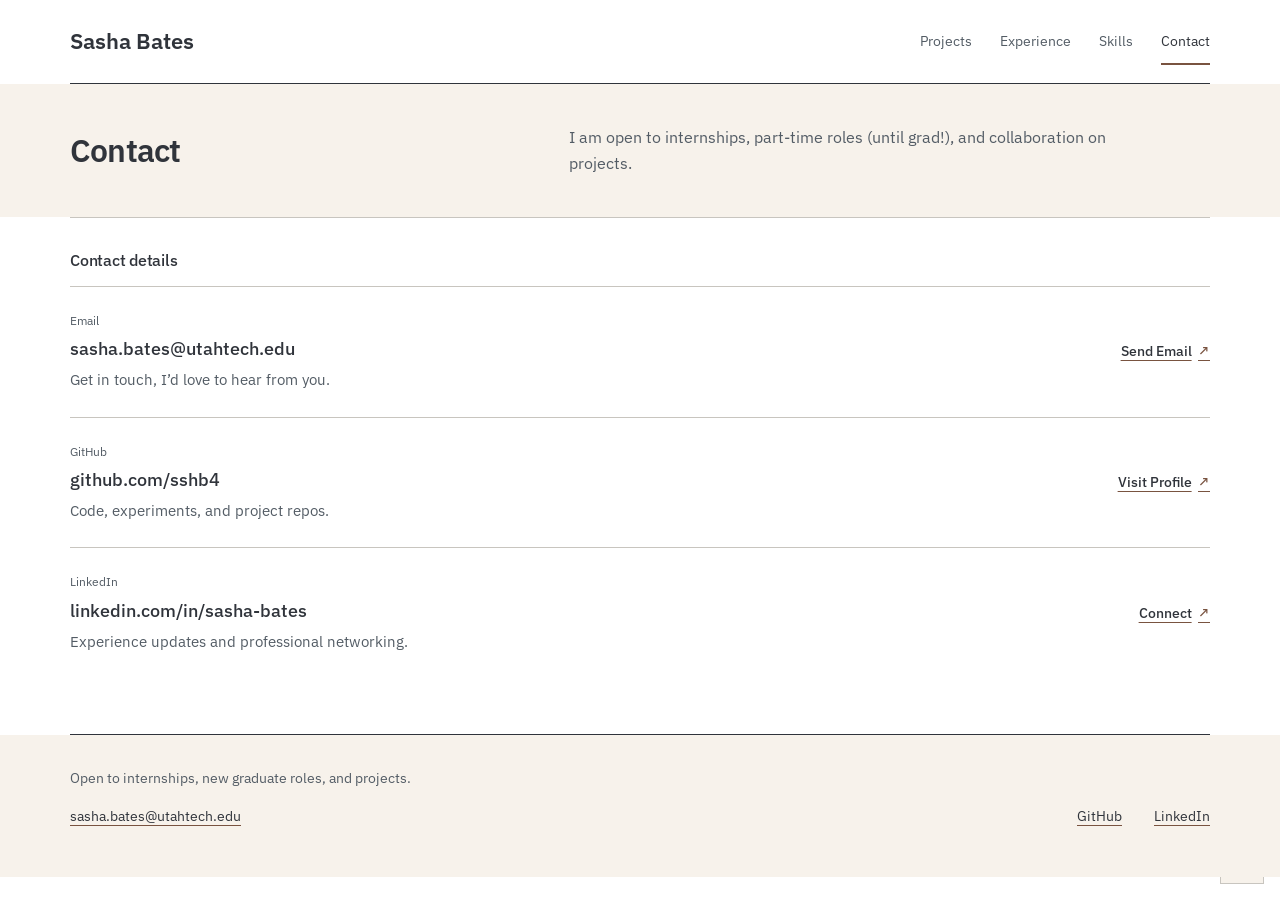
==== commit 14a13ccd: "colors" ====
--- a/contact/index.html
+++ b/contact/index.html
@@ -10,7 +10,7 @@
 		href="https://fonts.googleapis.com/css2?family=IBM+Plex+Sans:wght@400;500;600;700&display=swap"
 		rel="stylesheet"
 	/>
-	<link rel="stylesheet" href="/styles.css?v=5" />
+	<link rel="stylesheet" href="/styles.css?v=6" />
 </head>
 <!-- Google tag (gtag.js) -->
 <script async src="https://www.googletagmanager.com/gtag/js?id=G-SPYB3X56YT"></script>
--- a/styles.css
+++ b/styles.css
@@ -1,23 +1,25 @@
 :root {
-  --paper: #f5f4f0;
+  --paper: #f7f2eb;
   --white: #fff;
-  --ink: #171d21;
-  --muted: #53606a;
-  --steel: #bfc9d9;
-  --accent: #c65a35;
-  --accent-ink: #a84324;
-  --line: #d0d3d3;
+  --ink: #30343b;
+  --muted: #535c65;
+  --steel: #c9dde5;
+  --accent: #d8a792;
+  --accent-ink: #795340;
+  --line: #c8c5bf;
+  --sky-soft: #edf4f6;
+  --clay-soft: #f1e3d9;
   --sans: "IBM Plex Sans", "Segoe UI", sans-serif;
 }
 * { box-sizing: border-box; }
 html { scroll-behavior: smooth; scroll-padding-top: 6rem; }
-body { margin: 0; color: var(--ink); background: var(--paper); font: 1rem/1.65 var(--sans); }
+body { margin: 0; overflow-x: clip; color: var(--ink); background: var(--paper); font: 1rem/1.65 var(--sans); }
 .page-projects, .page-contact { background: var(--white); }
 ::selection { color: var(--ink); background: var(--steel); }
 [hidden] { display: none !important; }
 a { color: inherit; text-underline-offset: .25em; text-decoration-thickness: 1px; }
 button, a { -webkit-tap-highlight-color: transparent; }
-:focus-visible { outline: 2px solid var(--accent-ink); outline-offset: 5px; }
+:focus-visible { outline: 2px solid var(--ink); outline-offset: 5px; }
 p { margin: 0 0 1rem; }
 h1, h2, h3 { margin: 0; line-height: 1.2; }
 h1, h2 { font-family: var(--sans); font-weight: 600; }
@@ -29,7 +31,7 @@
 .logo { font: 600 1.4rem/1 var(--sans); text-decoration: none; white-space: nowrap; }
 nav { display: flex; gap: 1.75rem; align-items: center; }
 nav a { padding-block: .65rem; color: var(--muted); font-size: .9rem; text-decoration: none; border-bottom: 2px solid transparent; transition: color 160ms ease, border-color 160ms ease; }
-nav a:hover, nav a[aria-current] { color: var(--ink); border-bottom-color: var(--accent); }
+nav a:hover, nav a[aria-current] { color: var(--ink); border-bottom-color: var(--accent-ink); }
 .skip-link { position: fixed; top: -100px; left: 1rem; z-index: 30; padding: .75rem 1rem; background: var(--ink); color: white; }
 .skip-link:focus { top: 1rem; }
 .visually-hidden { position: absolute; width: 1px; height: 1px; padding: 0; margin: -1px; overflow: hidden; clip-path: inset(50%); white-space: nowrap; }
@@ -44,9 +46,10 @@
 .hero-actions { grid-column: 1; grid-row: 2; display: flex; align-items: center; gap: 1.5rem; flex-wrap: wrap; }
 .primary-link { display: inline-flex; align-items: center; gap: 1.75rem; padding: .65rem 1rem; background: var(--ink); color: var(--white); font-size: .9rem; text-decoration: none; }
 .primary-link span, .all-work-link span { display: inline-block; transition: transform 160ms ease; }
+.primary-link:hover { background: var(--accent); color: var(--ink); }
 .primary-link:hover span, .all-work-link:hover span { transform: translate(3px, -3px); }
-.text-link { font-size: .9rem; text-decoration-color: var(--accent); }
-.text-link:hover { color: var(--accent-ink); }
+.text-link { font-size: .9rem; text-decoration-color: var(--accent-ink); }
+.text-link:hover { color: var(--accent-ink); text-decoration-color: currentColor; }
 .location { grid-column: 2; grid-row: 3; align-self: center; font-size: .8rem; color: var(--muted); margin: 0; }
 .section-head { display: flex; align-items: baseline; justify-content: space-between; gap: 1rem; margin-bottom: 1.5rem; }
 .selected-work { padding-top: 2rem; }
@@ -64,7 +67,7 @@
 .project-body p { margin: 0 0 .5rem; }
 .compact-copy p:last-child { margin-bottom: 0; }
 .project-links { display: flex; gap: 1.25rem; flex-wrap: wrap; margin-top: .85rem; }
-.project-links a { display: inline-flex; align-items: center; min-height: 30px; color: var(--ink); font-size: .88rem; font-weight: 500; text-decoration-color: var(--accent); }
+.project-links a { display: inline-flex; align-items: center; min-height: 30px; color: var(--ink); font-size: .88rem; font-weight: 500; text-decoration-color: var(--accent-ink); }
 .project-links a::after { content: "↗"; margin-left: .4rem; transition: transform 160ms ease; }
 .project-links a:hover { color: var(--accent-ink); }
 .project-links a:hover::after { transform: translate(2px, -2px); }
@@ -75,10 +78,10 @@
 .page-projects #projects > .section-head { margin-bottom: .5rem; justify-content: end; }
 .project-filter { display: flex; gap: .5rem 1.75rem; flex-wrap: wrap; border-bottom: 1px solid var(--line); }
 .filter-chip { font: 500 .9rem var(--sans); color: var(--muted); border: 0; border-bottom: 2px solid transparent; background: transparent; padding: .8rem .15rem; min-height: 44px; cursor: pointer; transition: color 160ms ease, border-color 160ms ease; }
-.filter-chip:hover, .filter-chip.is-active { color: var(--ink); border-bottom-color: var(--accent); }
+.filter-chip:hover, .filter-chip.is-active { color: var(--ink); border-bottom-color: var(--accent-ink); }
 .filter-status { color: var(--muted); font-size: .76rem; margin: .75rem 0; }
 .project-index .project-card:first-child { border-top: 0; }
-.project-index .project-card:target { background: var(--white); outline: 1px solid var(--steel); outline-offset: 10px; }
+.project-index .project-card:target { background: var(--sky-soft); outline: 1px solid var(--accent-ink); outline-offset: 10px; }
 /* Résumé content follows the work, with section headings above readable rows. */
 .experience-section { border-top: 1px solid var(--ink); }
 .experience-section > h2, .info-section > h2, .skills-section > h2 { margin-bottom: 2rem; }
@@ -121,18 +124,55 @@
 .contact-section .tag { grid-column: 1; }
 .contact-section h3 { grid-column: 1; font: 500 1.1rem/1.4 var(--sans); overflow-wrap: anywhere; }
 .contact-title-link { text-decoration: none; }
-.contact-title-link:hover { text-decoration: underline; }
+.contact-title-link:hover { color: var(--accent-ink); text-decoration: underline; }
 .contact-section .project-card > p:not(.tag) { grid-column: 1; color: var(--muted); margin: 0; font-size: .92rem; }
 .contact-section .project-links { grid-column: 2; grid-row: 1 / 4; align-self: center; margin: 0; }
 .site-footer { display: flex; flex-wrap: wrap; align-items: baseline; gap: 1rem 2rem; padding-block: 2rem 3rem; border-top: 1px solid var(--ink); }
 .site-footer .footer-note { width: 100%; color: var(--muted); font-size: .85rem; margin: 0; }
-.site-footer > a { font-size: .88rem; text-decoration-color: var(--line); }
+.site-footer > a { font-size: .88rem; text-decoration-color: var(--accent-ink); }
 .site-footer > a:first-of-type { margin-right: auto; }
 .back-to-top { position: fixed; bottom: 1rem; right: 1rem; width: 44px; height: 44px; background: var(--paper); border: 1px solid var(--line); color: var(--ink); font: 1.2rem var(--sans); cursor: pointer; }
 .back-to-top:hover { background: var(--steel); }
+/* Full-width surface changes preserve the existing content alignment. */
+.page-home .experience-section, .page-home .site-footer { --section-surface: var(--white); }
+.page-home .skills-section { --section-surface: var(--steel); }
+.page-projects .hero, .page-contact .hero, #conferences,
+.page-projects .site-footer, .page-contact .site-footer { --section-surface: var(--paper); }
+.page-home .experience-section, .page-home .skills-section,
+.page-home .site-footer, .page-projects .hero, .page-contact .hero,
+#conferences, .page-projects .site-footer, .page-contact .site-footer {
+  position: relative;
+  isolation: isolate;
+}
+.page-home .experience-section::before, .page-home .skills-section::before,
+.page-home .site-footer::before, .page-projects .hero::before, .page-contact .hero::before,
+#conferences::before, .page-projects .site-footer::before, .page-contact .site-footer::before {
+  content: "";
+  position: absolute;
+  inset-block: 0;
+  left: 50%;
+  width: 100vw;
+  transform: translateX(-50%);
+  background: var(--section-surface);
+  z-index: -1;
+  pointer-events: none;
+}
+/* Light clay is a surface/detail color; darker clay keeps small links readable. */
+nav a, .filter-chip, .primary-link, .text-link, .project-links a,
+.site-footer > a, .contact-title-link, .back-to-top {
+  transition: color 160ms ease, background-color 160ms ease,
+    border-color 160ms ease, text-decoration-color 160ms ease;
+}
+nav a:hover { background: var(--clay-soft); }
+.filter-chip:hover, .filter-chip.is-active { background: var(--clay-soft); }
+.filter-chip.is-active { border-bottom-color: var(--accent-ink); }
+.project-links a::after { color: var(--accent-ink); }
+.site-footer > a:hover { color: var(--accent-ink); text-decoration-color: currentColor; }
+.project-index > .project-card:focus-within { background: var(--sky-soft); }
+
 @media (hover: hover) {
-  .project-list > .project-card, .project-index > .project-card { transition: border-color 160ms ease; }
-  .project-list > .project-card:hover, .project-index > .project-card:hover { border-color: var(--accent); }
+  .project-list > .project-card, .project-index > .project-card { transition: background-color 180ms ease, border-color 180ms ease; }
+  .project-list > .project-card:hover, .project-index > .project-card:hover { background: var(--sky-soft); border-color: var(--steel); }
 }
 @media (max-width: 960px) {
   main, .site-header, .site-footer { width: calc(100% - 48px); }
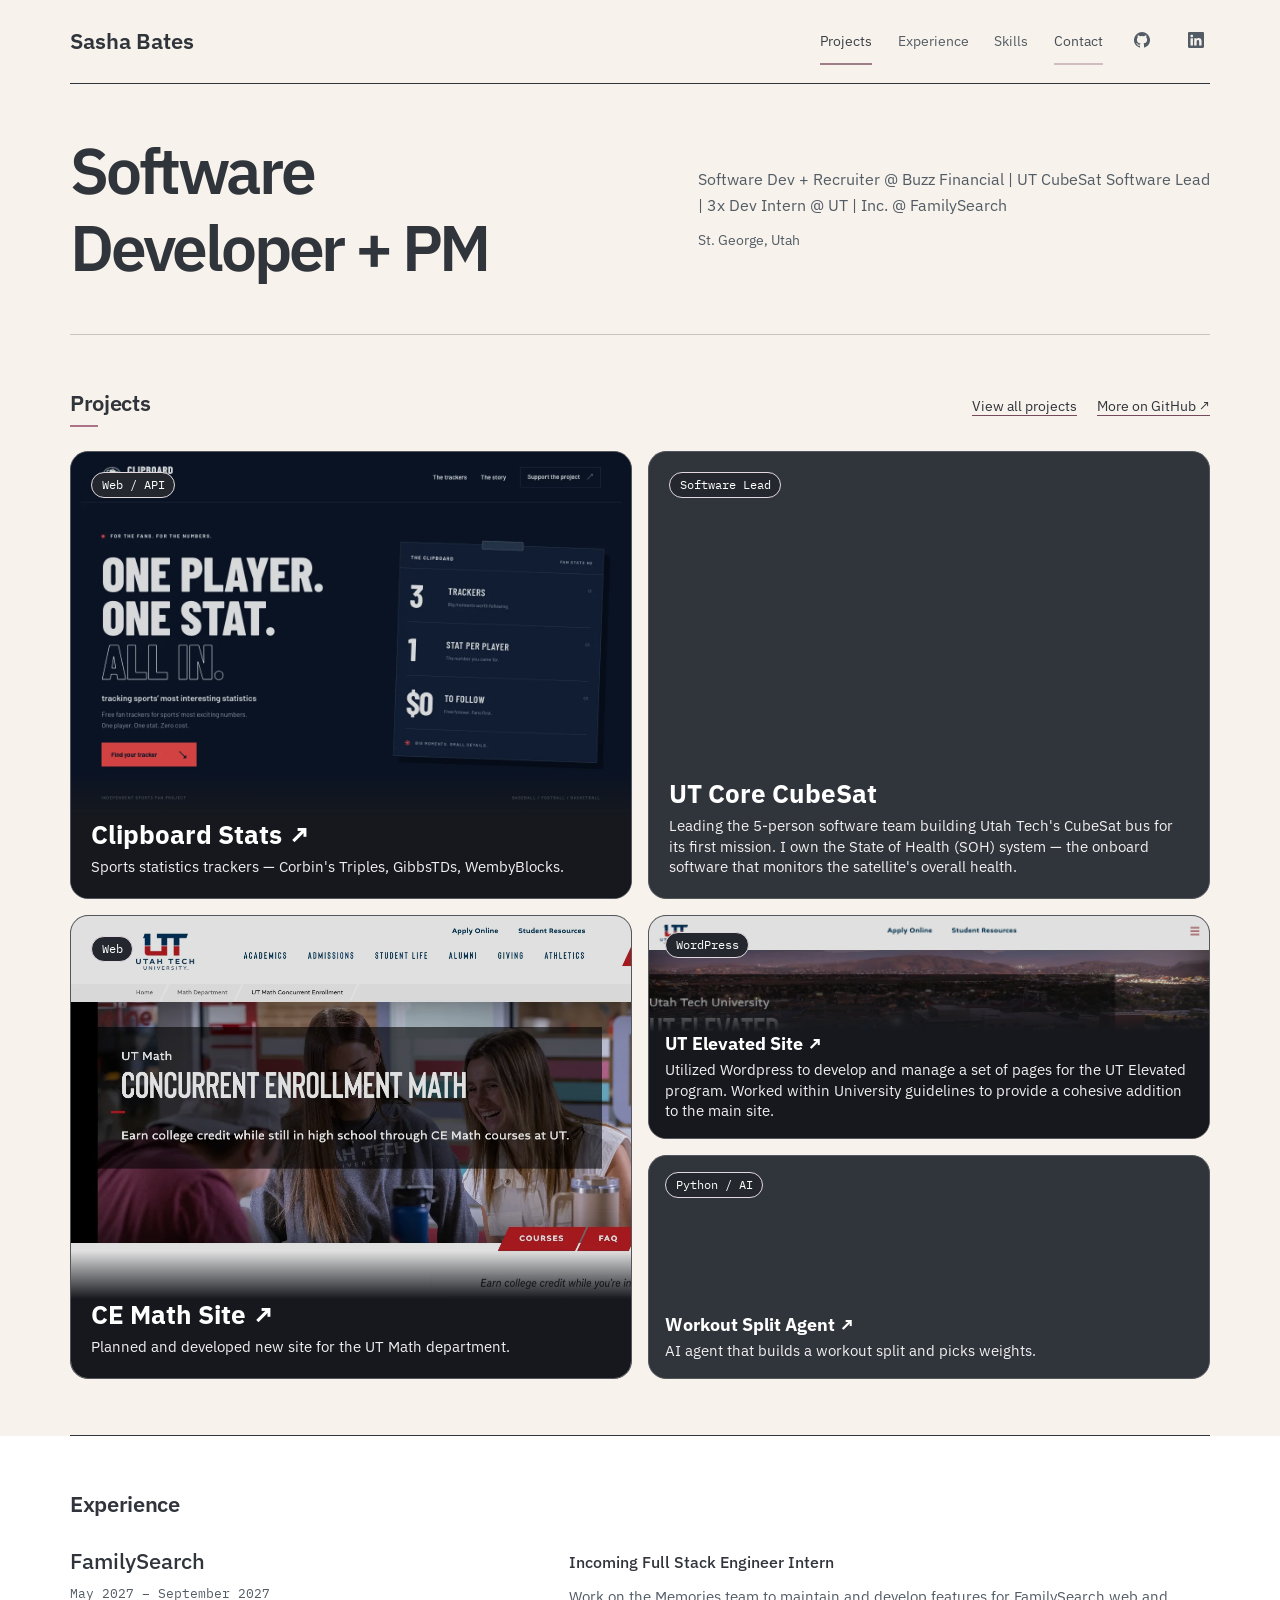
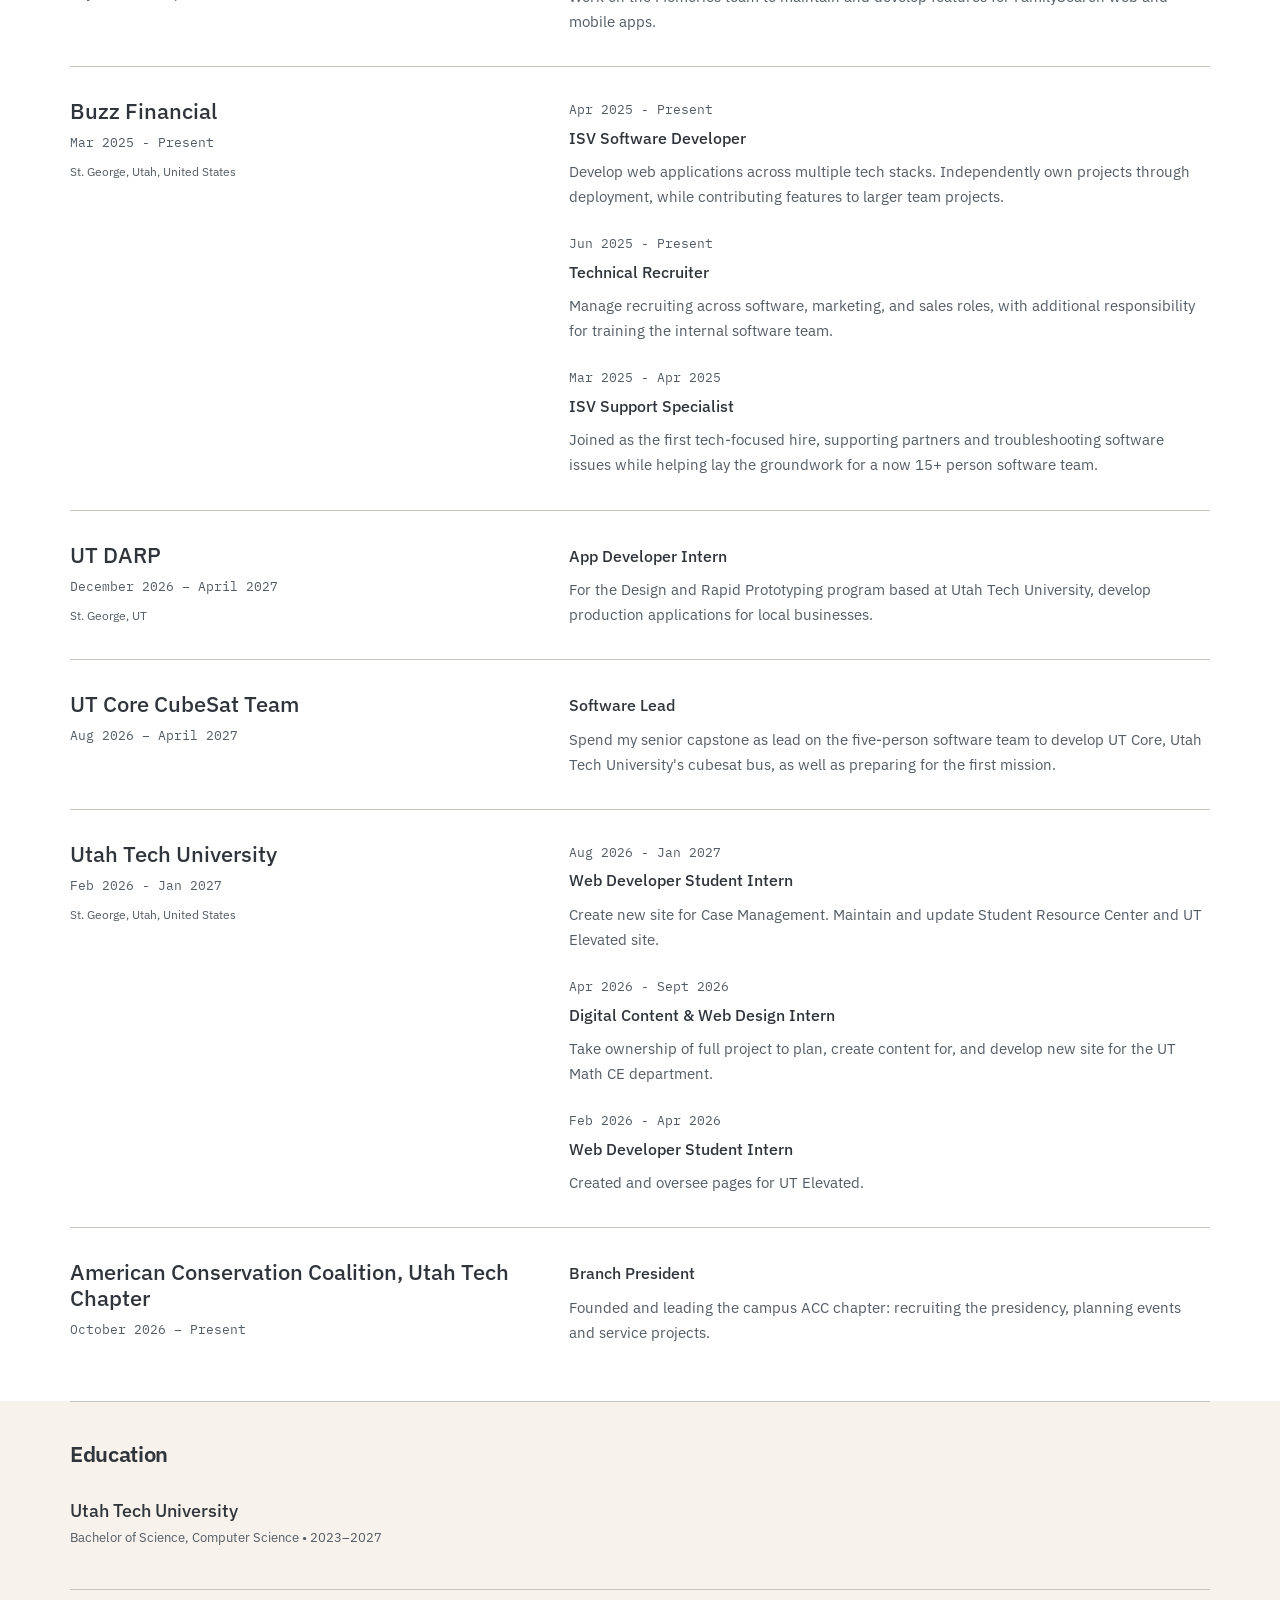
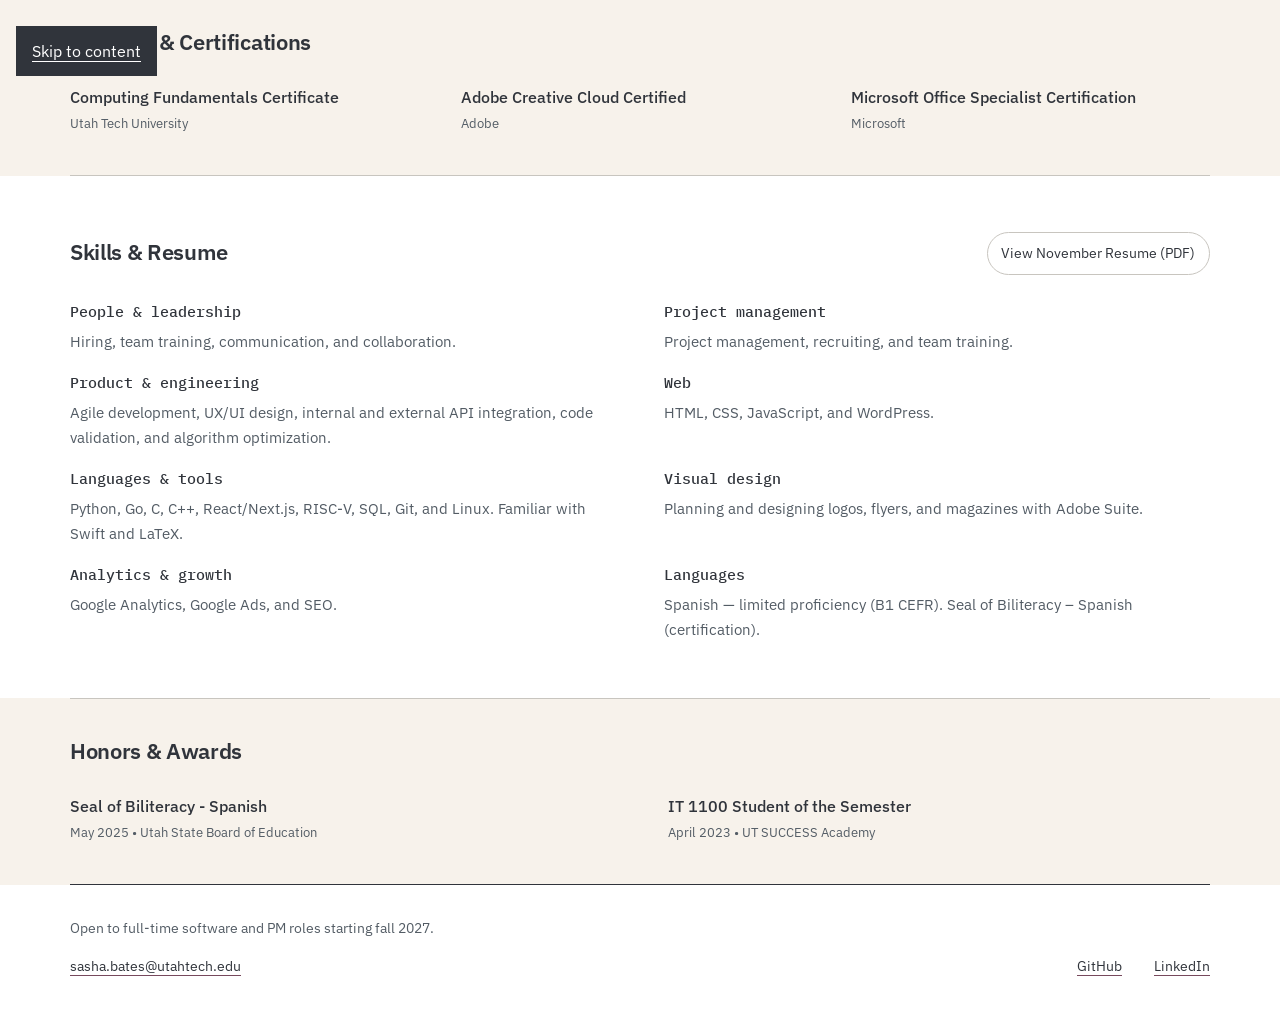
==== commit 85473e46: "updates nov 2026" ====
--- a/contact/index.html
+++ b/contact/index.html
@@ -4,83 +4,10 @@
 	<meta charset="UTF-8" />
 	<meta name="viewport" content="width=device-width, initial-scale=1.0" />
 	<title>Contact | Sasha Bates</title>
-	<link rel="preconnect" href="https://fonts.googleapis.com" />
-	<link rel="preconnect" href="https://fonts.gstatic.com" crossorigin />
-	<link
-		href="https://fonts.googleapis.com/css2?family=IBM+Plex+Sans:wght@400;500;600;700&display=swap"
-		rel="stylesheet"
-	/>
-	<link rel="stylesheet" href="/styles.css?v=6" />
+	<link rel="canonical" href="https://sashabates.dev/#contact" />
+	<meta http-equiv="refresh" content="0; url=/#contact" />
 </head>
-<!-- Google tag (gtag.js) -->
-<script async src="https://www.googletagmanager.com/gtag/js?id=G-SPYB3X56YT"></script>
-<script>
-  window.dataLayer = window.dataLayer || [];
-  function gtag(){dataLayer.push(arguments);}
-  gtag('js', new Date());
-
-  gtag('config', 'G-SPYB3X56YT');
-</script>
-<body id="top" class="page-contact">
-	<a class="skip-link" href="#main">Skip to content</a>
-	<header class="site-header">
-		<a class="logo" href="/">Sasha Bates</a>
-		<nav aria-label="Main navigation">
-			<a href="/projects">Projects</a>
-			<a href="/?scroll=timeline">Experience</a>
-			<a href="/?scroll=skills">Skills</a>
-			<a href="/contact" aria-current="page">Contact</a>
-		</nav>
-	</header>
-
-	<main id="main">
-		<section class="hero panel">
-
-			<h1>Contact</h1>
-			<p class="lead">
-				I am open to internships, part-time roles (until grad!), and collaboration on projects.
-			</p>
-		</section>
-
-		<section class="panel contact-section">
-			<h2>Contact details</h2>
-			<div class="projects-grid">
-				<article class="project-card">
-					<p class="tag">Email</p>
-					<h3><a class="contact-title-link" href="mailto:sasha.bates@utahtech.edu">sasha.bates@utahtech.edu</a></h3>
-					<p>Get in touch, I’d love to hear from you.</p>
-					<div class="project-links">
-						<a href="mailto:sasha.bates@utahtech.edu">Send Email</a>
-					</div>
-				</article>
-				<article class="project-card">
-					<p class="tag">GitHub</p>
-					<h3><a class="contact-title-link" href="https://github.com/sshb4" target="_blank" rel="noreferrer">github.com/sshb4</a></h3>
-					<p>Code, experiments, and project repos.</p>
-					<div class="project-links">
-						<a href="https://github.com/sshb4" target="_blank" rel="noreferrer">Visit Profile</a>
-					</div>
-				</article>
-				<article class="project-card">
-					<p class="tag">LinkedIn</p>
-					<h3><a class="contact-title-link" href="https://www.linkedin.com/in/sasha-bates/" target="_blank" rel="noreferrer">linkedin.com/in/sasha-bates</a></h3>
-					<p>Experience updates and professional networking.</p>
-					<div class="project-links">
-						<a href="https://www.linkedin.com/in/sasha-bates/" target="_blank" rel="noreferrer">Connect</a>
-					</div>
-				</article>
-			</div>
-		</section>
-	</main>
-
-	<button class="back-to-top" type="button" aria-label="Back to top" title="Back to top">↑</button>
-
-	<footer class="site-footer">
-				<p class="footer-note">Open to internships, new graduate roles, and projects.</p>
-		<a href="mailto:sasha.bates@utahtech.edu">sasha.bates@utahtech.edu</a>
-		<a href="https://github.com/sshb4" target="_blank" rel="noreferrer">GitHub</a>
-		<a href="https://www.linkedin.com/in/sasha-bates/" target="_blank" rel="noreferrer">LinkedIn</a>
-	</footer>
-	<script src="/site.js" defer></script>
+<body>
+	<p><a href="/#contact">Contact Sasha Bates</a></p>
 </body>
 </html>
